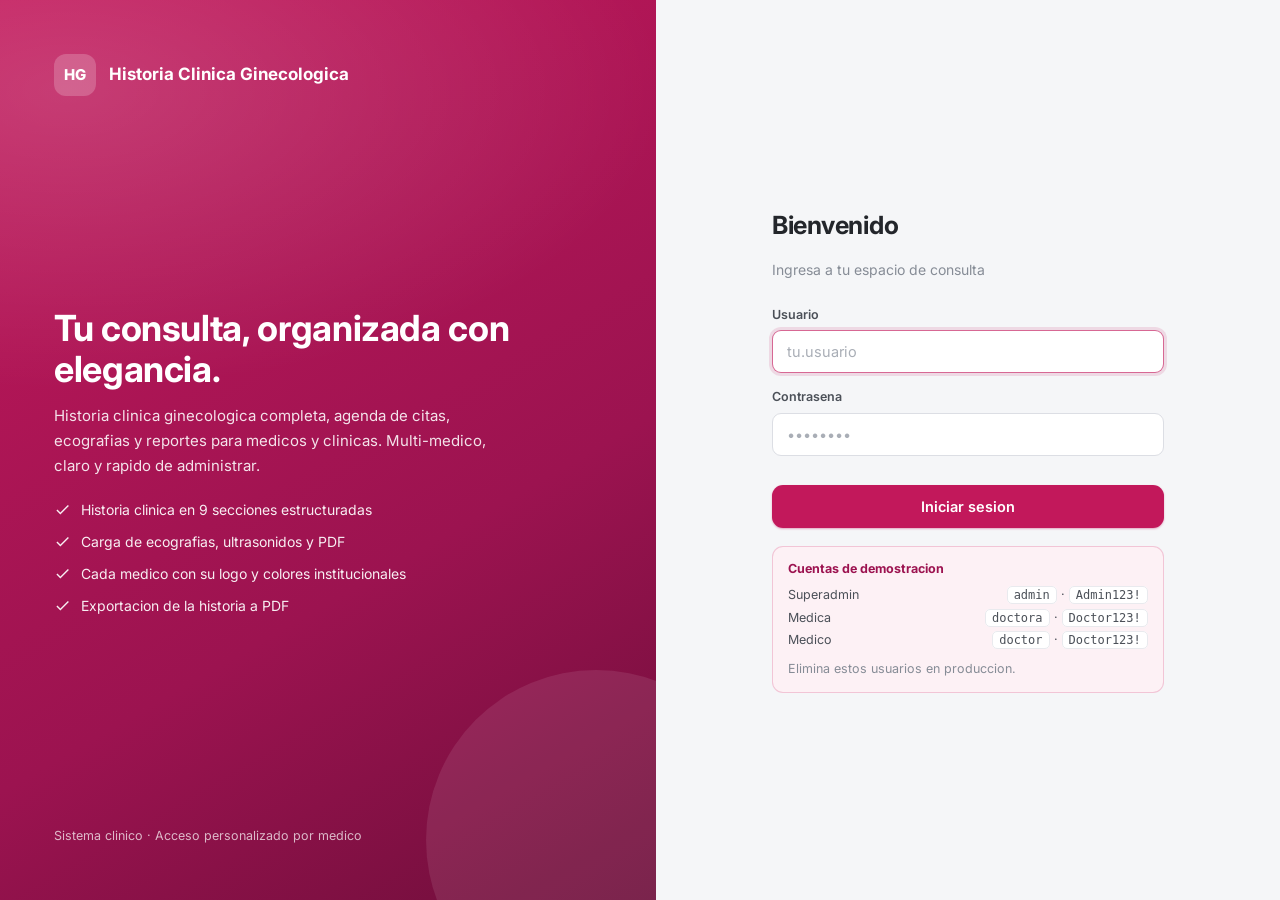
==== public/index.html @ b0050366 "Historia clinica ginecologica multi-medico (PHP + PostgreSQL) - API JSON con sesion por cookie, toke" ====
<!DOCTYPE html>
<html lang="es">
<head>
  <meta charset="UTF-8">
  <meta name="viewport" content="width=device-width, initial-scale=1.0">
  <meta name="theme-color" content="#C2185B">
  <title>Iniciar sesion · Historia Clinica Ginecologica</title>
  <link rel="preconnect" href="https://fonts.googleapis.com">
  <link rel="preconnect" href="https://fonts.gstatic.com" crossorigin>
  <link href="https://fonts.googleapis.com/css2?family=Inter:wght@400;500;600;700;800&display=swap" rel="stylesheet">
  <link rel="stylesheet" href="assets/css/app.css">
</head>
<body>

<div class="login-wrap">
  <section class="login-hero">
    <div class="brand">
      <div class="brand-logo">HG</div>
      <span>Historia Clinica Ginecologica</span>
    </div>

    <div>
      <h1>Tu consulta, organizada con elegancia.</h1>
      <p class="mt-14">
        Historia clinica ginecologica completa, agenda de citas, ecografias y reportes
        para medicos y clinicas. Multi-medico, claro y rapido de administrar.
      </p>
      <div class="feats mt-20">
        <div><svg viewBox="0 0 24 24" fill="currentColor"><path d="M9 16.17L4.83 12l-1.42 1.41L9 19 21 7l-1.41-1.41z"/></svg> Historia clinica en 9 secciones estructuradas</div>
        <div><svg viewBox="0 0 24 24" fill="currentColor"><path d="M9 16.17L4.83 12l-1.42 1.41L9 19 21 7l-1.41-1.41z"/></svg> Carga de ecografias, ultrasonidos y PDF</div>
        <div><svg viewBox="0 0 24 24" fill="currentColor"><path d="M9 16.17L4.83 12l-1.42 1.41L9 19 21 7l-1.41-1.41z"/></svg> Cada medico con su logo y colores institucionales</div>
        <div><svg viewBox="0 0 24 24" fill="currentColor"><path d="M9 16.17L4.83 12l-1.42 1.41L9 19 21 7l-1.41-1.41z"/></svg> Exportacion de la historia a PDF</div>
      </div>
    </div>

    <div class="foot">Sistema clinico · Acceso personalizado por medico</div>
  </section>

  <section class="login-side">
    <div class="login-card">
      <h2>Bienvenido</h2>
      <p class="sub">Ingresa a tu espacio de consulta</p>

      <form id="loginForm" autocomplete="on">
        <div class="field">
          <label for="usuario">Usuario</label>
          <input class="input" id="usuario" name="usuario" type="text" autocomplete="username" placeholder="tu.usuario" required autofocus>
        </div>
        <div class="field">
          <label for="password">Contrasena</label>
          <input class="input" id="password" name="password" type="password" autocomplete="current-password" placeholder="••••••••" required>
        </div>

        <div id="errorBox" class="hide"></div>

        <button class="btn btn-primary btn-lg btn-block mt-14" type="submit" id="btnEntrar">
          Iniciar sesion
        </button>
      </form>

      <div class="login-note">
        <strong>Cuentas de demostracion</strong>
        <div class="row"><span>Superadmin</span><span><code>admin</code> · <code>Admin123!</code></span></div>
        <div class="row"><span>Medica</span><span><code>doctora</code> · <code>Doctor123!</code></span></div>
        <div class="row"><span>Medico</span><span><code>doctor</code> · <code>Doctor123!</code></span></div>
        <div class="text-muted mt-8">Elimina estos usuarios en produccion.</div>
      </div>
    </div>
  </section>
</div>

<script src="assets/js/app.js"></script>
<script src="assets/js/login.js"></script>
</body>
</html>
---- public/assets/css/app.css ----
/* =============================================================
   Historia Clinica Ginecologica - Sistema visual
   Paleta: rosa institucional / blanco / gris claro
   ============================================================= */

:root {
  --primary: #C2185B;
  --primary-dark: #9C1350;
  --primary-rgb: 194, 24, 91;
  --primary-soft: #FCE4EC;
  --primary-softer: #FDF1F5;
  --primary-contrast: #ffffff;

  --bg: #F5F6F8;
  --surface: #ffffff;
  --surface-2: #FAFAFB;
  --border: #E9EAEE;
  --border-strong: #DCDEE4;

  --text: #23262B;
  --text-2: #4B5058;
  --muted: #868C96;

  --success: #1E8E3E;
  --success-soft: #E6F4EA;
  --warning: #B26A00;
  --warning-soft: #FEF3E2;
  --danger: #C5221F;
  --danger-soft: #FCE8E6;
  --info: #1A73E8;
  --info-soft: #E8F0FE;

  --radius: 14px;
  --radius-sm: 9px;
  --radius-lg: 20px;
  --shadow-sm: 0 1px 2px rgba(16, 24, 40, .05);
  --shadow: 0 1px 3px rgba(16, 24, 40, .08), 0 1px 2px rgba(16, 24, 40, .04);
  --shadow-lg: 0 12px 32px rgba(16, 24, 40, .14);

  --sidebar-w: 256px;
  --topbar-h: 66px;
  --font: 'Inter', 'Poppins', -apple-system, BlinkMacSystemFont, 'Segoe UI', Roboto, sans-serif;
}

* { box-sizing: border-box; }

html, body {
  margin: 0;
  padding: 0;
  height: 100%;
}

body {
  font-family: var(--font);
  background: var(--bg);
  color: var(--text);
  font-size: 14.5px;
  line-height: 1.5;
  -webkit-font-smoothing: antialiased;
}

a { color: var(--primary); text-decoration: none; }
a:hover { text-decoration: underline; }

h1, h2, h3, h4 { margin: 0; font-weight: 700; letter-spacing: -.01em; }

/* ============================ LAYOUT ============================ */
.app { display: flex; min-height: 100vh; }

.sidebar {
  width: var(--sidebar-w);
  background: var(--surface);
  border-right: 1px solid var(--border);
  position: fixed;
  inset: 0 auto 0 0;
  display: flex;
  flex-direction: column;
  z-index: 60;
  transition: transform .25s ease;
}

.sidebar-brand {
  display: flex;
  align-items: center;
  gap: 12px;
  padding: 20px 20px 16px;
  border-bottom: 1px solid var(--border);
}

.brand-logo {
  width: 42px;
  height: 42px;
  border-radius: 12px;
  background: linear-gradient(135deg, var(--primary), var(--primary-dark));
  color: #fff;
  display: grid;
  place-items: center;
  font-weight: 800;
  font-size: 15px;
  letter-spacing: .02em;
  overflow: hidden;
  flex: 0 0 auto;
}
.brand-logo img { width: 100%; height: 100%; object-fit: cover; }

.brand-text { min-width: 0; }
.brand-text strong {
  display: block;
  font-size: 14.5px;
  line-height: 1.25;
  white-space: nowrap;
  overflow: hidden;
  text-overflow: ellipsis;
}
.brand-text span {
  display: block;
  font-size: 11.5px;
  color: var(--muted);
  white-space: nowrap;
  overflow: hidden;
  text-overflow: ellipsis;
}

.sidebar-nav { padding: 14px 12px; flex: 1; overflow-y: auto; }
.nav-label {
  font-size: 10.5px;
  text-transform: uppercase;
  letter-spacing: .1em;
  color: var(--muted);
  font-weight: 700;
  padding: 12px 12px 6px;
}

.nav-item {
  display: flex;
  align-items: center;
  gap: 11px;
  padding: 10px 12px;
  border-radius: 10px;
  color: var(--text-2);
  font-weight: 500;
  font-size: 14px;
  margin-bottom: 3px;
  transition: background .15s, color .15s;
}
.nav-item:hover { background: var(--surface-2); text-decoration: none; color: var(--text); }
.nav-item.active {
  background: rgba(var(--primary-rgb), .10);
  color: var(--primary);
  font-weight: 600;
}
.nav-item svg { width: 18px; height: 18px; flex: 0 0 auto; }

.sidebar-foot {
  border-top: 1px solid var(--border);
  padding: 14px;
  display: flex;
  align-items: center;
  gap: 10px;
}
.avatar {
  width: 36px;
  height: 36px;
  border-radius: 50%;
  background: rgba(var(--primary-rgb), .12);
  color: var(--primary);
  display: grid;
  place-items: center;
  font-weight: 700;
  font-size: 13px;
  flex: 0 0 auto;
  overflow: hidden;
}
.avatar img { width: 100%; height: 100%; object-fit: cover; }
.sidebar-foot .who { min-width: 0; flex: 1; }
.sidebar-foot .who strong {
  display: block; font-size: 13px; font-weight: 600;
  white-space: nowrap; overflow: hidden; text-overflow: ellipsis;
}
.sidebar-foot .who span { font-size: 11.5px; color: var(--muted); }

.main { flex: 1; margin-left: var(--sidebar-w); display: flex; flex-direction: column; min-width: 0; }

.topbar {
  height: var(--topbar-h);
  background: var(--surface);
  border-bottom: 1px solid var(--border);
  display: flex;
  align-items: center;
  gap: 16px;
  padding: 0 24px;
  position: sticky;
  top: 0;
  z-index: 40;
}
.topbar h2 { font-size: 17px; }
.topbar .sub { font-size: 12.5px; color: var(--muted); font-weight: 400; }
.topbar-spacer { flex: 1; }

.search-box {
  display: flex;
  align-items: center;
  gap: 8px;
  background: var(--bg);
  border: 1px solid transparent;
  border-radius: 999px;
  padding: 8px 16px;
  width: 300px;
  transition: border-color .15s, background .15s;
}
.search-box:focus-within { background: #fff; border-color: rgba(var(--primary-rgb), .45); }
.search-box input {
  border: 0; background: transparent; outline: none;
  font-family: inherit; font-size: 13.5px; width: 100%; color: var(--text);
}
.search-box svg { width: 16px; height: 16px; color: var(--muted); flex: 0 0 auto; }

.content { padding: 26px; max-width: 1360px; width: 100%; margin: 0 auto; flex: 1; }

.menu-toggle {
  display: none;
  background: none; border: 1px solid var(--border);
  border-radius: 10px; width: 38px; height: 38px;
  cursor: pointer; color: var(--text); align-items: center; justify-content: center;
}

/* ============================ CABECERA DE PAGINA ============================ */
.page-head {
  display: flex;
  align-items: flex-start;
  justify-content: space-between;
  gap: 18px;
  margin-bottom: 22px;
  flex-wrap: wrap;
}
.page-head h1 { font-size: 23px; }
.page-head .desc { color: var(--muted); font-size: 13.5px; margin-top: 4px; }
.page-actions { display: flex; gap: 10px; flex-wrap: wrap; }

/* ============================ TARJETAS ============================ */
.card {
  background: var(--surface);
  border: 1px solid var(--border);
  border-radius: var(--radius);
  box-shadow: var(--shadow-sm);
}
.card-pad { padding: 20px 22px; }
.card-head {
  padding: 15px 20px;
  border-bottom: 1px solid var(--border);
  display: flex;
  align-items: center;
  justify-content: space-between;
  gap: 12px;
}
.card-head h3 { font-size: 15px; }
.card-head .hint { font-size: 12.5px; color: var(--muted); }

.grid { display: grid; gap: 18px; }
.grid-2 { grid-template-columns: repeat(2, minmax(0, 1fr)); }
.grid-3 { grid-template-columns: repeat(3, minmax(0, 1fr)); }
.grid-4 { grid-template-columns: repeat(4, minmax(0, 1fr)); }

/* Rejillas asimetricas que se apilan en pantallas pequenas */
.grid-split { grid-template-columns: minmax(0, 1.3fr) minmax(0, 1fr); align-items: start; }
.grid-calendario { grid-template-columns: minmax(0, 1.6fr) minmax(280px, 1fr); align-items: start; }
.grid-perfil { grid-template-columns: 180px minmax(0, 1fr); align-items: start; }

.kpi {
  background: var(--surface);
  border: 1px solid var(--border);
  border-radius: var(--radius);
  padding: 18px;
  display: flex;
  gap: 14px;
  align-items: flex-start;
  box-shadow: var(--shadow-sm);
}
.kpi .ico {
  width: 42px; height: 42px; border-radius: 12px;
  display: grid; place-items: center; flex: 0 0 auto;
  background: rgba(var(--primary-rgb), .10); color: var(--primary);
}
.kpi .ico svg { width: 20px; height: 20px; }
.kpi .ico.green { background: var(--success-soft); color: var(--success); }
.kpi .ico.amber { background: var(--warning-soft); color: var(--warning); }
.kpi .ico.blue  { background: var(--info-soft); color: var(--info); }
.kpi .num { font-size: 26px; font-weight: 800; line-height: 1.1; letter-spacing: -.02em; }
.kpi .lbl { font-size: 12.5px; color: var(--muted); margin-top: 2px; }

/* ============================ BOTONES ============================ */
.btn {
  display: inline-flex;
  align-items: center;
  justify-content: center;
  gap: 8px;
  font-family: inherit;
  font-size: 13.5px;
  font-weight: 600;
  padding: 9px 16px;
  border-radius: 10px;
  border: 1px solid transparent;
  cursor: pointer;
  transition: all .15s;
  white-space: nowrap;
  text-decoration: none;
}
.btn:hover { text-decoration: none; }
.btn svg { width: 16px; height: 16px; }
.btn:disabled { opacity: .55; cursor: not-allowed; }

.btn-primary {
  background: var(--primary);
  color: #fff;
  box-shadow: 0 1px 2px rgba(var(--primary-rgb), .35);
}
.btn-primary:hover:not(:disabled) { background: var(--primary-dark); color: #fff; }

.btn-ghost {
  background: var(--surface);
  border-color: var(--border-strong);
  color: var(--text-2);
}
.btn-ghost:hover:not(:disabled) { background: var(--surface-2); color: var(--text); }

.btn-soft {
  background: rgba(var(--primary-rgb), .10);
  color: var(--primary);
}
.btn-soft:hover:not(:disabled) { background: rgba(var(--primary-rgb), .18); color: var(--primary); }

.btn-danger { background: var(--danger); color: #fff; }
.btn-danger:hover:not(:disabled) { filter: brightness(.94); color: #fff; }

.btn-sm { padding: 6px 11px; font-size: 12.5px; border-radius: 8px; }
.btn-lg { padding: 12px 22px; font-size: 14.5px; border-radius: 11px; }
.btn-block { width: 100%; }
.btn-icon { padding: 8px; width: 34px; height: 34px; }

/* ============================ FORMULARIOS ============================ */
.form-grid {
  display: grid;
  grid-template-columns: repeat(4, minmax(0, 1fr));
  gap: 14px 16px;
}
.form-grid.cols-3 { grid-template-columns: repeat(3, minmax(0, 1fr)); }
.form-grid.cols-2 { grid-template-columns: repeat(2, minmax(0, 1fr)); }

.field { display: flex; flex-direction: column; gap: 6px; min-width: 0; }
.field.span-2 { grid-column: span 2; }
.field.span-3 { grid-column: span 3; }
.field.span-4 { grid-column: span 4; }

.field label {
  font-size: 12.5px;
  font-weight: 600;
  color: var(--text-2);
}
.field label .req { color: var(--primary); }

.input, .select, .textarea {
  font-family: inherit;
  font-size: 14px;
  color: var(--text);
  background: #fff;
  border: 1px solid var(--border-strong);
  border-radius: 9px;
  padding: 9px 12px;
  outline: none;
  width: 100%;
  transition: border-color .15s, box-shadow .15s;
}
.input:focus, .select:focus, .textarea:focus {
  border-color: rgba(var(--primary-rgb), .65);
  box-shadow: 0 0 0 3px rgba(var(--primary-rgb), .13);
}
.input::placeholder, .textarea::placeholder { color: #A9AEB6; }
.textarea { min-height: 84px; resize: vertical; line-height: 1.55; }
.textarea.tall { min-height: 110px; }
.select { appearance: none; background-image: url("data:image/svg+xml;charset=UTF-8,%3csvg xmlns='http://www.w3.org/2000/svg' viewBox='0 0 24 24' fill='none' stroke='%23868C96' stroke-width='2.2' stroke-linecap='round' stroke-linejoin='round'%3e%3cpolyline points='6 9 12 15 18 9'%3e%3c/polyline%3e%3c/svg%3e");
  background-repeat: no-repeat; background-position: right 10px center; background-size: 15px; padding-right: 34px; }
.input[readonly] { background: var(--surface-2); color: var(--text-2); }

.field-hint { font-size: 11.5px; color: var(--muted); }

/* Casillas */
.checks { display: flex; flex-wrap: wrap; gap: 8px; }
.check {
  display: inline-flex;
  align-items: center;
  gap: 8px;
  background: #fff;
  border: 1px solid var(--border-strong);
  border-radius: 9px;
  padding: 8px 13px;
  font-size: 13.5px;
  cursor: pointer;
  user-select: none;
  transition: all .15s;
  color: var(--text-2);
}
.check:hover { border-color: rgba(var(--primary-rgb), .5); }
.check input { accent-color: var(--primary); width: 15px; height: 15px; margin: 0; cursor: pointer; }
.check.on {
  background: rgba(var(--primary-rgb), .09);
  border-color: rgba(var(--primary-rgb), .55);
  color: var(--primary);
  font-weight: 600;
}

/* ============================ SECCIONES COLAPSABLES ============================ */
.section {
  background: var(--surface);
  border: 1px solid var(--border);
  border-radius: var(--radius);
  overflow: hidden;
  box-shadow: var(--shadow-sm);
  margin-bottom: 16px;
}
.section-head {
  display: flex;
  align-items: center;
  gap: 13px;
  padding: 14px 18px;
  background: linear-gradient(135deg, rgba(var(--primary-rgb), .12), rgba(var(--primary-rgb), .05));
  border-bottom: 1px solid transparent;
  cursor: pointer;
  user-select: none;
}
.section.collapsed .section-head { border-bottom-color: transparent; }
.section:not(.collapsed) .section-head { border-bottom-color: var(--border); }
.section-head:hover { background: linear-gradient(135deg, rgba(var(--primary-rgb), .17), rgba(var(--primary-rgb), .08)); }

.section-num {
  width: 30px; height: 30px;
  border-radius: 9px;
  background: var(--primary);
  color: #fff;
  font-size: 13px;
  font-weight: 700;
  display: grid;
  place-items: center;
  flex: 0 0 auto;
}
.section-head h3 { font-size: 15px; color: var(--primary-dark); flex: 1; }
.section-head .toggle {
  width: 26px; height: 26px;
  display: grid; place-items: center;
  color: var(--primary);
  transition: transform .2s;
}
.section.collapsed .section-head .toggle { transform: rotate(-90deg); }
.section-body { padding: 20px 18px; }
.section.collapsed .section-body { display: none; }

/* ============================ TABLAS ============================ */
.table-wrap { overflow-x: auto; }
table.table { width: 100%; border-collapse: collapse; font-size: 13.5px; }
.table thead th {
  text-align: left;
  font-size: 11.5px;
  text-transform: uppercase;
  letter-spacing: .05em;
  color: var(--muted);
  font-weight: 700;
  padding: 11px 14px;
  background: var(--surface-2);
  border-bottom: 1px solid var(--border);
  white-space: nowrap;
}
.table tbody td {
  padding: 12px 14px;
  border-bottom: 1px solid var(--border);
  vertical-align: middle;
}
.table tbody tr:last-child td { border-bottom: 0; }
.table tbody tr:hover { background: var(--primary-softer); }
.table tbody tr.clickable { cursor: pointer; }
.table .num { text-align: right; font-variant-numeric: tabular-nums; }
.table-empty {
  text-align: center;
  padding: 42px 20px;
  color: var(--muted);
}
.table-empty strong { display: block; color: var(--text-2); margin-bottom: 4px; font-size: 15px; }

/* ============================ BADGES ============================ */
.badge {
  display: inline-flex;
  align-items: center;
  gap: 5px;
  font-size: 11.5px;
  font-weight: 700;
  padding: 3px 9px;
  border-radius: 999px;
  white-space: nowrap;
  background: var(--bg);
  color: var(--text-2);
}
.badge::before {
  content: '';
  width: 6px; height: 6px; border-radius: 50%;
  background: currentColor;
  opacity: .85;
}
.badge.no-dot::before { display: none; }
.badge.rosa { background: var(--primary-soft); color: var(--primary); }
.badge.green { background: var(--success-soft); color: var(--success); }
.badge.amber { background: var(--warning-soft); color: var(--warning); }
.badge.red { background: var(--danger-soft); color: var(--danger); }
.badge.blue { background: var(--info-soft); color: var(--info); }
.badge.gray { background: #EEF0F3; color: var(--text-2); }

/* ============================ LISTAS ============================ */
.list { display: flex; flex-direction: column; }
.list-item {
  display: flex;
  align-items: center;
  gap: 13px;
  padding: 13px 18px;
  border-bottom: 1px solid var(--border);
}
.list-item:last-child { border-bottom: 0; }
.list-item.clickable { cursor: pointer; }
.list-item.clickable:hover { background: var(--primary-softer); }
.list-item .when {
  font-size: 12px;
  color: var(--muted);
  min-width: 74px;
  font-variant-numeric: tabular-nums;
  font-weight: 600;
}
.list-item .grow { flex: 1; min-width: 0; }
.list-item .grow strong { display: block; font-size: 14px; font-weight: 600; }
.list-item .grow span { font-size: 12.5px; color: var(--muted); }

/* ============================ TIMELINE ============================ */
.timeline { position: relative; padding-left: 6px; }
.timeline-item {
  position: relative;
  padding: 0 0 22px 30px;
  border-left: 2px solid var(--border);
  margin-left: 8px;
}
.timeline-item:last-child { border-left-color: transparent; padding-bottom: 0; }
.timeline-item::before {
  content: '';
  position: absolute;
  left: -8px; top: 2px;
  width: 14px; height: 14px;
  border-radius: 50%;
  background: #fff;
  border: 3px solid var(--primary);
}
.timeline-item.actual::before { background: var(--primary); box-shadow: 0 0 0 4px rgba(var(--primary-rgb), .18); }
.timeline-item .t-date { font-size: 12px; color: var(--muted); font-weight: 600; }
.timeline-item .t-title { font-size: 14.5px; font-weight: 700; margin: 2px 0 4px; }
.timeline-item .t-body { font-size: 13px; color: var(--text-2); }
.timeline-item .t-actions { margin-top: 8px; display: flex; gap: 8px; }

/* ============================ IMAGENES ============================ */
.dropzone {
  border: 2px dashed var(--border-strong);
  border-radius: var(--radius);
  background: var(--surface-2);
  padding: 26px;
  text-align: center;
  cursor: pointer;
  transition: all .15s;
}
.dropzone:hover, .dropzone.drag {
  border-color: var(--primary);
  background: rgba(var(--primary-rgb), .05);
}
.dropzone strong { display: block; font-size: 14.5px; margin-bottom: 3px; }
.dropzone span { font-size: 12.5px; color: var(--muted); }
.dropzone svg { width: 30px; height: 30px; color: var(--primary); margin-bottom: 8px; }

.img-grid {
  display: grid;
  grid-template-columns: repeat(auto-fill, minmax(230px, 1fr));
  gap: 14px;
  margin-top: 16px;
}
.img-card {
  border: 1px solid var(--border);
  border-radius: 12px;
  overflow: hidden;
  background: #fff;
  display: flex;
  flex-direction: column;
}
.img-thumb {
  height: 148px;
  background: #F1F2F5;
  display: grid;
  place-items: center;
  overflow: hidden;
  position: relative;
  cursor: pointer;
}
.img-thumb img { width: 100%; height: 100%; object-fit: contain; background: #fff; }
.img-thumb .pdf-tag {
  font-size: 12px; font-weight: 700; color: var(--danger);
  display: flex; flex-direction: column; align-items: center; gap: 6px;
}
.img-meta { padding: 11px 12px; display: flex; flex-direction: column; gap: 8px; }
.img-meta .input { padding: 6px 9px; font-size: 12.5px; }
.img-meta .row { display: flex; gap: 8px; }
.img-meta .row .input { min-width: 0; }

/* ============================ MODAL / TOAST ============================ */
.modal-backdrop {
  position: fixed;
  inset: 0;
  background: rgba(20, 22, 28, .55);
  backdrop-filter: blur(2px);
  display: none;
  align-items: center;
  justify-content: center;
  padding: 24px;
  z-index: 200;
}
.modal-backdrop.open { display: flex; }
.modal {
  background: #fff;
  border-radius: var(--radius-lg);
  box-shadow: var(--shadow-lg);
  width: 100%;
  max-width: 560px;
  max-height: 88vh;
  display: flex;
  flex-direction: column;
  animation: modalIn .18s ease;
}
.modal.wide { max-width: 760px; }
@keyframes modalIn { from { opacity: 0; transform: translateY(12px) scale(.98); } to { opacity: 1; transform: none; } }
.modal-head {
  padding: 18px 22px;
  border-bottom: 1px solid var(--border);
  display: flex;
  align-items: center;
  justify-content: space-between;
}
.modal-head h3 { font-size: 16.5px; }
.modal-body { padding: 20px 22px; overflow-y: auto; }
.modal-foot {
  padding: 15px 22px;
  border-top: 1px solid var(--border);
  display: flex;
  justify-content: flex-end;
  gap: 10px;
}
.modal-close {
  background: none; border: 0; cursor: pointer;
  width: 32px; height: 32px; border-radius: 8px;
  color: var(--muted); display: grid; place-items: center;
}
.modal-close:hover { background: var(--bg); color: var(--text); }

#toasts {
  position: fixed;
  right: 22px;
  bottom: 22px;
  display: flex;
  flex-direction: column;
  gap: 10px;
  z-index: 500;
}
.toast {
  background: #23262B;
  color: #fff;
  padding: 12px 16px;
  border-radius: 11px;
  font-size: 13.5px;
  box-shadow: var(--shadow-lg);
  display: flex;
  align-items: center;
  gap: 10px;
  max-width: 380px;
  animation: toastIn .2s ease;
}
.toast.ok { background: var(--success); }
.toast.err { background: var(--danger); }
@keyframes toastIn { from { opacity: 0; transform: translateX(24px); } to { opacity: 1; transform: none; } }

/* ============================ VACIO / CARGA ============================ */
.empty {
  text-align: center;
  padding: 46px 20px;
  color: var(--muted);
}
.empty .icon {
  width: 56px; height: 56px;
  margin: 0 auto 12px;
  border-radius: 16px;
  background: var(--primary-soft);
  color: var(--primary);
  display: grid; place-items: center;
}
.empty .icon svg { width: 26px; height: 26px; }
.empty strong { display: block; color: var(--text); font-size: 15.5px; margin-bottom: 4px; }

.loading {
  display: flex; align-items: center; justify-content: center;
  gap: 10px; padding: 60px 0; color: var(--muted); font-size: 14px;
}
.spinner {
  width: 18px; height: 18px;
  border: 2.5px solid rgba(var(--primary-rgb), .25);
  border-top-color: var(--primary);
  border-radius: 50%;
  animation: spin .7s linear infinite;
}
@keyframes spin { to { transform: rotate(360deg); } }

/* ============================ CALENDARIO ============================ */
.cal-head {
  display: flex;
  align-items: center;
  justify-content: space-between;
  gap: 12px;
  margin-bottom: 16px;
  flex-wrap: wrap;
}
.cal-title { font-size: 18px; font-weight: 700; text-transform: capitalize; }
.cal-nav { display: flex; gap: 6px; align-items: center; }

.cal {
  display: grid;
  grid-template-columns: repeat(7, minmax(0, 1fr));
  gap: 1px;
  background: var(--border);
  border: 1px solid var(--border);
  border-radius: var(--radius);
  overflow: hidden;
}
.cal-dow {
  background: var(--surface-2);
  padding: 9px 6px;
  text-align: center;
  font-size: 11px;
  font-weight: 700;
  text-transform: uppercase;
  letter-spacing: .05em;
  color: var(--muted);
}
.cal-day {
  background: #fff;
  min-height: 104px;
  padding: 7px;
  cursor: pointer;
  transition: background .12s;
  display: flex;
  flex-direction: column;
  gap: 4px;
}
.cal-day:hover { background: var(--primary-softer); }
.cal-day.out { background: #FBFBFC; color: #B9BDC4; }
.cal-day.sel { background: rgba(var(--primary-rgb), .10); box-shadow: inset 0 0 0 2px var(--primary); }
.cal-day.today .d-num { background: var(--primary); color: #fff; }
.d-num {
  width: 23px; height: 23px;
  border-radius: 50%;
  display: grid; place-items: center;
  font-size: 12px; font-weight: 600;
  align-self: flex-start;
}
.cal-ev {
  font-size: 10.5px;
  font-weight: 600;
  padding: 2px 6px;
  border-radius: 5px;
  background: var(--primary-soft);
  color: var(--primary-dark);
  white-space: nowrap;
  overflow: hidden;
  text-overflow: ellipsis;
}
.cal-ev.green { background: var(--success-soft); color: var(--success); }
.cal-ev.gray { background: #EEF0F3; color: var(--muted); text-decoration: line-through; }
.cal-more { font-size: 10.5px; color: var(--muted); font-weight: 600; padding-left: 4px; }

.cal.week .cal-day { min-height: 150px; }

/* ============================ LOGIN ============================ */
.login-wrap {
  min-height: 100vh;
  display: grid;
  grid-template-columns: 1.05fr 1fr;
}
.login-hero {
  background:
    radial-gradient(1000px 500px at 10% 10%, rgba(255,255,255,.16), transparent 60%),
    linear-gradient(150deg, var(--primary) 0%, var(--primary-dark) 62%, #6D0E3A 100%);
  color: #fff;
  padding: 54px;
  display: flex;
  flex-direction: column;
  justify-content: space-between;
  position: relative;
  overflow: hidden;
}
.login-hero::after {
  content: '';
  position: absolute;
  right: -110px; bottom: -110px;
  width: 340px; height: 340px;
  border-radius: 50%;
  background: rgba(255, 255, 255, .09);
}
.login-hero .brand { display: flex; align-items: center; gap: 13px; font-weight: 700; font-size: 17px; }
.login-hero .brand .brand-logo { background: rgba(255,255,255,.2); }
.login-hero h1 { font-size: 36px; line-height: 1.15; max-width: 460px; }
.login-hero p { font-size: 15px; opacity: .88; max-width: 440px; line-height: 1.65; }
.login-hero .feats { display: flex; flex-direction: column; gap: 11px; font-size: 14px; }
.login-hero .feats div { display: flex; gap: 10px; align-items: center; opacity: .93; }
.login-hero .feats svg { width: 17px; height: 17px; flex: 0 0 auto; }
.login-hero .foot { font-size: 12.5px; opacity: .7; }

.login-side {
  display: flex;
  align-items: center;
  justify-content: center;
  padding: 40px;
  background: var(--bg);
}
.login-card { width: 100%; max-width: 392px; }
.login-card h2 { font-size: 25px; margin-bottom: 5px; }
.login-card .sub { color: var(--muted); font-size: 14px; margin-bottom: 26px; }
.login-card .field { margin-bottom: 15px; }
.login-card .input { padding: 12px 14px; font-size: 14.5px; }
.login-note {
  margin-top: 18px;
  background: var(--primary-softer);
  border: 1px solid rgba(var(--primary-rgb), .2);
  border-radius: 11px;
  padding: 13px 15px;
  font-size: 12.5px;
  color: var(--text-2);
}
.login-note strong { display: block; color: var(--primary-dark); margin-bottom: 5px; font-size: 12.5px; }
.login-note code {
  background: #fff; border: 1px solid var(--border);
  padding: 1px 6px; border-radius: 5px; font-size: 12px;
  font-family: ui-monospace, SFMono-Regular, Menlo, monospace;
}
.login-note .row { display: flex; justify-content: space-between; gap: 8px; padding: 2px 0; }

/* ============================ UTILIDADES ============================ */
.flex { display: flex; }
.between { justify-content: space-between; }
.center { align-items: center; }
.wrap { flex-wrap: wrap; }
.gap-6 { gap: 6px; } .gap-8 { gap: 8px; } .gap-10 { gap: 10px; } .gap-14 { gap: 14px; }
.mt-8 { margin-top: 8px; } .mt-14 { margin-top: 14px; } .mt-20 { margin-top: 20px; }
.mb-0 { margin-bottom: 0 !important; } .mb-14 { margin-bottom: 14px; }
.text-muted { color: var(--muted); }
.text-sm { font-size: 12.5px; }
.text-right { text-align: right; }
.bold { font-weight: 700; }
.nowrap { white-space: nowrap; }
.hide { display: none !important; }
.divider { height: 1px; background: var(--border); margin: 18px 0; }
.scroll-x { overflow-x: auto; }

.dl { display: grid; grid-template-columns: repeat(auto-fit, minmax(190px, 1fr)); gap: 14px 20px; }
.dl .k { font-size: 11.5px; text-transform: uppercase; letter-spacing: .05em; color: var(--muted); font-weight: 700; }
.dl .v { font-size: 14.5px; font-weight: 600; margin-top: 2px; }

.pagination { display: flex; gap: 6px; align-items: center; justify-content: flex-end; margin-top: 16px; }
.pagination button {
  min-width: 32px; height: 32px;
  border-radius: 8px; border: 1px solid var(--border-strong);
  background: #fff; cursor: pointer; font-family: inherit;
  font-size: 13px; font-weight: 600; color: var(--text-2);
}
.pagination button.on { background: var(--primary); border-color: var(--primary); color: #fff; }
.pagination button:disabled { opacity: .45; cursor: default; }

.tip { position: relative; }

/* ============================ RESPONSIVE ============================ */
@media (max-width: 1180px) {
  .form-grid { grid-template-columns: repeat(3, minmax(0, 1fr)); }
  .grid-4 { grid-template-columns: repeat(2, minmax(0, 1fr)); }
}
@media (max-width: 980px) {
  .sidebar { transform: translateX(-100%); box-shadow: var(--shadow-lg); }
  .sidebar.open { transform: none; }
  .main { margin-left: 0; }
  .menu-toggle { display: flex; }
  .search-box { width: 190px; }
  .login-wrap { grid-template-columns: 1fr; }
  .login-hero { display: none; }
  .grid-3, .grid-2 { grid-template-columns: 1fr; }
  .grid-split, .grid-calendario, .grid-perfil { grid-template-columns: minmax(0, 1fr); }
}
@media (max-width: 760px) {
  .content { padding: 16px; }
  .form-grid, .form-grid.cols-3, .form-grid.cols-2 { grid-template-columns: 1fr; }
  .field.span-2, .field.span-3, .field.span-4 { grid-column: span 1; }
  .grid-4 { grid-template-columns: 1fr; }
  .grid-split, .grid-calendario, .grid-perfil { grid-template-columns: minmax(0, 1fr); }
  .topbar { padding: 0 14px; gap: 10px; }
  .search-box { width: 140px; }
  .cal-day { min-height: 76px; }
}

.scrim {
  position: fixed; inset: 0;
  background: rgba(0,0,0,.4);
  z-index: 55; display: none;
}
.scrim.open { display: block; }

/* ============================ IMPRESION ============================ */
@media print {
  .sidebar, .topbar, .scrim, .page-actions, .pagination, #toasts,
  .cal-head, .menu-toggle, .no-print { display: none !important; }
  .main { margin-left: 0 !important; }
  body { background: #fff; }
  .content { padding: 0 !important; max-width: none; }
  .card, .section, .kpi {
    box-shadow: none !important;
    border-color: #DDDFE4 !important;
    break-inside: avoid;
  }
  .section.collapsed .section-body { display: block !important; }
  .section-head {
    background: #FBEFF3 !important;
    -webkit-print-color-adjust: exact;
    print-color-adjust: exact;
  }
  .badge, .cal-ev, .section-num {
    -webkit-print-color-adjust: exact;
    print-color-adjust: exact;
  }
  a[href]::after { content: ''; }
}
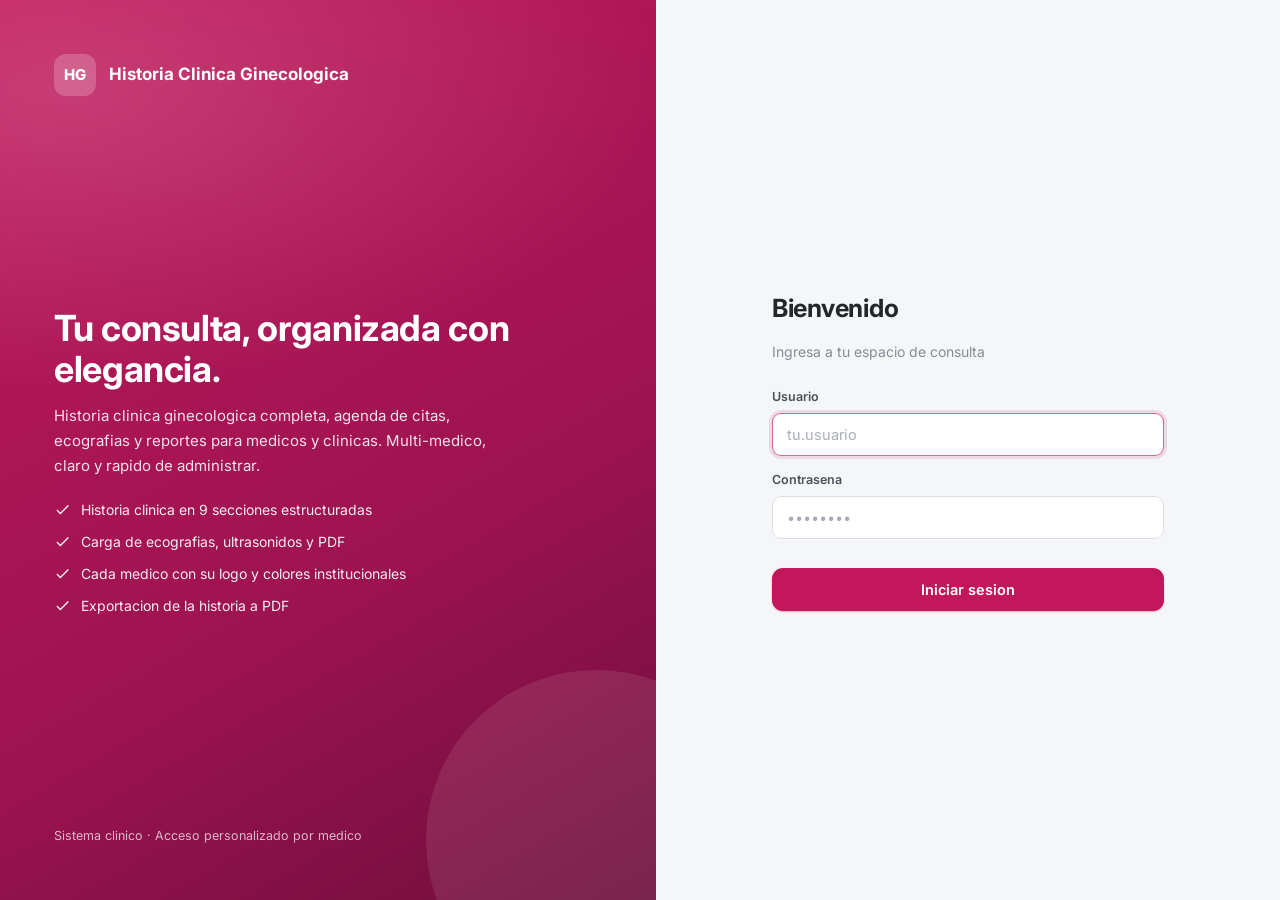
==== commit 08fdea89: "Demo: quitar credenciales del login y flag --cargar-demo - index.html sin el bloque de cuentas de de" ====
--- a/public/index.html
+++ b/public/index.html
@@ -57,14 +57,6 @@
           Iniciar sesion
         </button>
       </form>
-
-      <div class="login-note">
-        <strong>Cuentas de demostracion</strong>
-        <div class="row"><span>Superadmin</span><span><code>admin</code> · <code>Admin123!</code></span></div>
-        <div class="row"><span>Medica</span><span><code>doctora</code> · <code>Doctor123!</code></span></div>
-        <div class="row"><span>Medico</span><span><code>doctor</code> · <code>Doctor123!</code></span></div>
-        <div class="text-muted mt-8">Elimina estos usuarios en produccion.</div>
-      </div>
     </div>
   </section>
 </div>
